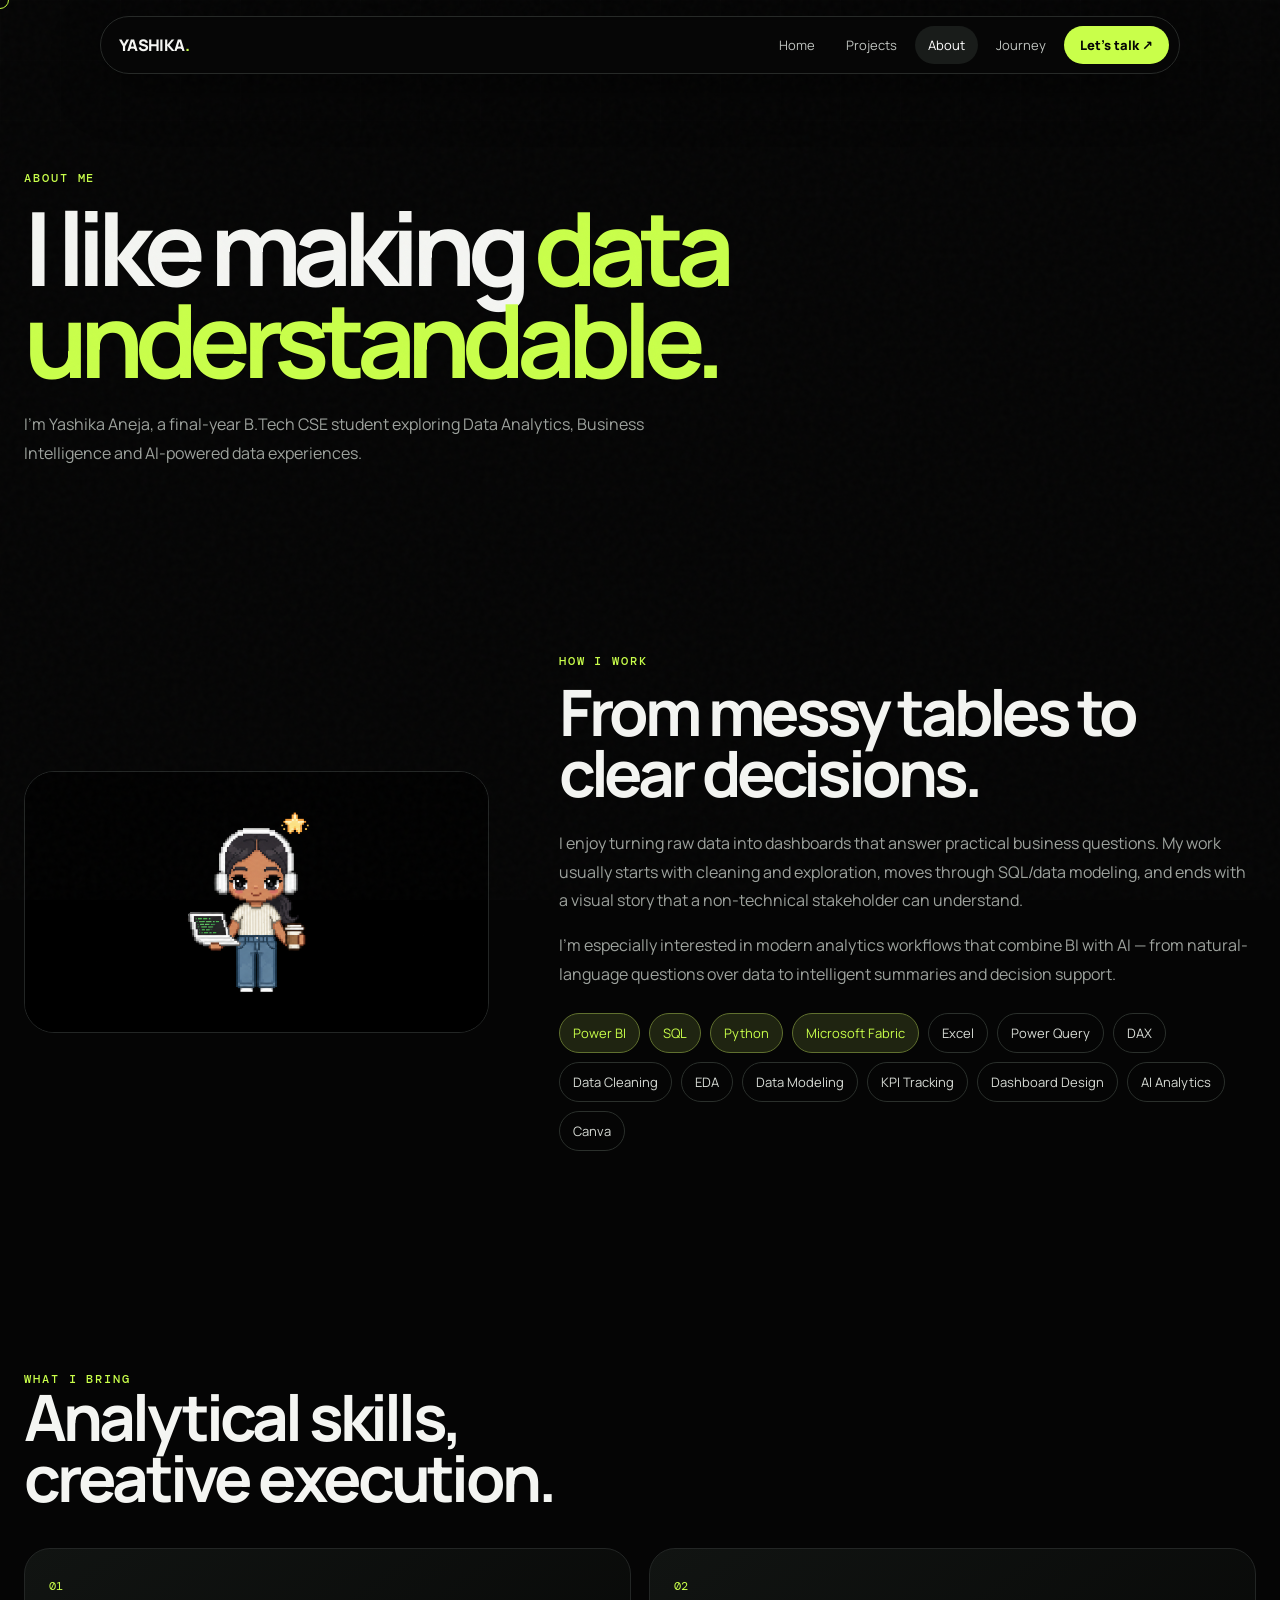
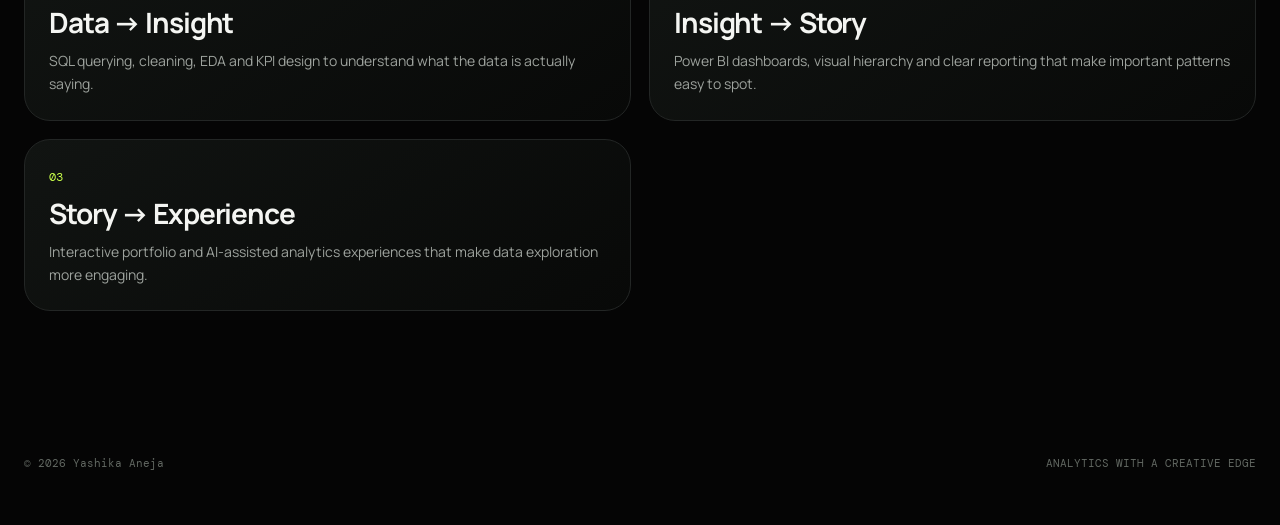
==== about.html @ e6362f11 "Add files via upload" ====
<!doctype html><html lang="en"><head><meta charset="utf-8"><meta name="viewport" content="width=device-width,initial-scale=1"><title>About — Yashika Aneja</title><link rel="stylesheet" href="style.css"></head><body><div class="grid-bg"></div><div class="noise"></div><div class="cursor"></div><nav><a class="brand" href="index.html">YASHIKA<span>.</span></a><div class="navlinks"><a href="index.html">Home</a><a href="projects.html">Projects</a><a href="about.html">About</a><a href="experience.html">Journey</a><a class="nav-cta" href="contact.html">Let's talk ↗</a></div><button class="menu">☰</button></nav><main><section class="page-hero"><div class="container"><div class="eyebrow reveal">About me</div><h1 class="reveal">I like making <span style="color:var(--lime)">data understandable.</span></h1><p class="reveal">I'm Yashika Aneja, a final-year B.Tech CSE student exploring Data Analytics, Business Intelligence and AI-powered data experiences.</p></div></section><section><div class="container about-grid"><div class="portrait reveal"><img src="assets/pixel-character.png" alt="Yashika pixel-art character"></div><div class="about-copy reveal"><div class="eyebrow">How I work</div><h2>From messy tables to clear decisions.</h2><p>I enjoy turning raw data into dashboards that answer practical business questions. My work usually starts with cleaning and exploration, moves through SQL/data modeling, and ends with a visual story that a non-technical stakeholder can understand.</p><p>I'm especially interested in modern analytics workflows that combine BI with AI — from natural-language questions over data to intelligent summaries and decision support.</p><div class="skill-cloud"><span class="skill hot">Power BI</span><span class="skill hot">SQL</span><span class="skill hot">Python</span><span class="skill hot">Microsoft Fabric</span><span class="skill">Excel</span><span class="skill">Power Query</span><span class="skill">DAX</span><span class="skill">Data Cleaning</span><span class="skill">EDA</span><span class="skill">Data Modeling</span><span class="skill">KPI Tracking</span><span class="skill">Dashboard Design</span><span class="skill">AI Analytics</span><span class="skill">Canva</span></div></div></div></section><section><div class="container"><div class="section-head reveal"><div><div class="eyebrow">What I bring</div><h2>Analytical skills,<br>creative execution.</h2></div></div><div class="cards"><div class="project reveal" style="min-height:auto"><div class="project-body"><span class="project-num">01</span><h3>Data → Insight</h3><p>SQL querying, cleaning, EDA and KPI design to understand what the data is actually saying.</p></div></div><div class="project reveal" style="min-height:auto"><div class="project-body"><span class="project-num">02</span><h3>Insight → Story</h3><p>Power BI dashboards, visual hierarchy and clear reporting that make important patterns easy to spot.</p></div></div><div class="project reveal" style="min-height:auto"><div class="project-body"><span class="project-num">03</span><h3>Story → Experience</h3><p>Interactive portfolio and AI-assisted analytics experiences that make data exploration more engaging.</p></div></div></div></div></section></main><footer class="container"><span>© <span id="year"></span> Yashika Aneja</span><span>ANALYTICS WITH A CREATIVE EDGE</span></footer><script src="main.js"></script></body></html>
---- style.css ----
@import url('https://fonts.googleapis.com/css2?family=DM+Mono:wght@400;500&family=Manrope:wght@400;500;600;700;800&display=swap');
:root{--bg:#050505;--panel:#0c0d0d;--panel2:#111313;--text:#f4f5f2;--muted:#9da29d;--line:#232625;--lime:#c9ff4a;--cyan:#72f6ff;--green:#7dff9d;--orange:#ffb86b;--max:1240px;--radius:26px;}
*{box-sizing:border-box;margin:0;padding:0}html{scroll-behavior:smooth}body{background:var(--bg);color:var(--text);font-family:Manrope,system-ui,sans-serif;overflow-x:hidden}a{text-decoration:none;color:inherit}button{font:inherit}.container{width:min(var(--max),calc(100% - 48px));margin:auto}.mono{font-family:'DM Mono',monospace}.eyebrow{color:var(--lime);font:500 12px 'DM Mono',monospace;text-transform:uppercase;letter-spacing:.16em}.grid-bg{position:fixed;inset:0;pointer-events:none;opacity:.28;background-image:linear-gradient(rgba(255,255,255,.035) 1px,transparent 1px),linear-gradient(90deg,rgba(255,255,255,.035) 1px,transparent 1px);background-size:60px 60px;mask-image:linear-gradient(to bottom,black,transparent 85%);z-index:-3}.noise{position:fixed;inset:0;pointer-events:none;opacity:.035;z-index:20;background-image:url("data:image/svg+xml,%3Csvg viewBox='0 0 180 180' xmlns='http://www.w3.org/2000/svg'%3E%3Cfilter id='n'%3E%3CfeTurbulence type='fractalNoise' baseFrequency='.8' numOctaves='4' stitchTiles='stitch'/%3E%3C/filter%3E%3Crect width='100%25' height='100%25' filter='url(%23n)' opacity='.7'/%3E%3C/svg%3E")}.blob{position:fixed;width:520px;height:520px;border-radius:50%;filter:blur(110px);opacity:.12;pointer-events:none;z-index:-2}.blob.one{background:var(--lime);top:5%;right:-250px}.blob.two{background:var(--cyan);bottom:10%;left:-300px}
nav{position:fixed;top:16px;left:50%;transform:translateX(-50%);width:min(1080px,calc(100% - 28px));z-index:50;background:rgba(7,8,8,.72);backdrop-filter:blur(18px);border:1px solid #272a28;border-radius:999px;padding:9px 10px 9px 18px;display:flex;align-items:center;justify-content:space-between;box-shadow:0 18px 50px rgba(0,0,0,.35)}.brand{font-weight:800;letter-spacing:-.04em}.brand span{color:var(--lime)}.navlinks{display:flex;gap:5px}.navlinks a{font-size:13px;color:#bfc3bf;padding:10px 13px;border-radius:999px;transition:.25s}.navlinks a:hover,.navlinks a.active{background:#191c1a;color:#fff}.nav-cta{background:var(--lime)!important;color:#050505!important;font-weight:800!important;padding:10px 16px!important}.menu{display:none;background:none;border:0;color:#fff;font-size:22px}
.hero{min-height:100vh;display:grid;place-items:center;padding:150px 0 90px;position:relative}.hero-grid{display:grid;grid-template-columns:1.15fr .85fr;gap:50px;align-items:center}.hero h1{font-size:clamp(58px,8vw,116px);line-height:.88;letter-spacing:-.075em;margin:18px 0 28px;max-width:900px}.hero h1 .accent{color:var(--lime)}.hero p{color:var(--muted);font-size:17px;line-height:1.8;max-width:650px}.actions{display:flex;gap:12px;margin-top:30px;flex-wrap:wrap}.btn{display:inline-flex;align-items:center;gap:9px;padding:13px 18px;border:1px solid #303432;border-radius:999px;transition:.25s}.btn.primary{background:var(--lime);color:#050505;border-color:var(--lime);font-weight:800}.btn:hover{transform:translateY(-3px);border-color:#59605b}.hero-visual{position:relative;min-height:570px;display:grid;place-items:center}.hero-video{width:min(470px,100%);border-radius:34px;border:1px solid #2b2f2d;box-shadow:0 40px 100px rgba(0,0,0,.55);background:#000}.float-card{position:absolute;background:rgba(13,15,14,.86);backdrop-filter:blur(14px);border:1px solid #2c302e;border-radius:18px;padding:14px 16px;box-shadow:0 18px 60px #0008}.float-card small{color:var(--muted);display:block;font:11px 'DM Mono';margin-bottom:4px}.float-card strong{font-size:15px}.fc1{top:12%;right:0}.fc2{bottom:14%;left:0}.scroll{position:absolute;bottom:28px;left:0;color:#6f756f;font:11px 'DM Mono';letter-spacing:.12em}
section{padding:110px 0}.section-head{display:flex;align-items:end;justify-content:space-between;gap:30px;margin-bottom:40px}.section-head h2{font-size:clamp(38px,5vw,68px);letter-spacing:-.06em;line-height:.95}.section-head p{max-width:440px;color:var(--muted);line-height:1.7}.cards{display:grid;grid-template-columns:repeat(2,1fr);gap:18px}.project{min-height:420px;border:1px solid var(--line);border-radius:var(--radius);overflow:hidden;background:linear-gradient(145deg,#111412,#080908);position:relative;transition:.4s}.project:hover{transform:translateY(-8px);border-color:#424841}.project .visual{height:245px;display:grid;place-items:center;background:radial-gradient(circle at 50% 40%,#203020,#0a0c0a 58%,#060606);overflow:hidden}.project .visual img{width:100%;height:100%;object-fit:cover;opacity:.82;transition:.5s}.project:hover .visual img{transform:scale(1.04)}.project-body{padding:24px}.project-num{color:var(--lime);font:12px 'DM Mono'}.project h3{font-size:28px;letter-spacing:-.04em;margin:8px 0}.project p{color:var(--muted);line-height:1.65;font-size:14px}.tags{display:flex;gap:7px;flex-wrap:wrap;margin-top:18px}.tag{border:1px solid #2b302c;border-radius:999px;padding:6px 9px;color:#b8beb8;font:11px 'DM Mono'}.view{position:absolute;right:20px;top:205px;background:var(--lime);color:#060706;border-radius:50%;width:46px;height:46px;display:grid;place-items:center;font-weight:800;transform:translateY(20px);opacity:0;transition:.3s}.project:hover .view{opacity:1;transform:translateY(0)}
.stats{display:grid;grid-template-columns:repeat(4,1fr);border-top:1px solid var(--line);border-bottom:1px solid var(--line)}.stat{padding:30px 20px;border-right:1px solid var(--line)}.stat:last-child{border:0}.stat strong{display:block;font-size:38px;letter-spacing:-.05em}.stat span{color:var(--muted);font:12px 'DM Mono';text-transform:uppercase;letter-spacing:.08em}
.about-grid{display:grid;grid-template-columns:.8fr 1.2fr;gap:70px;align-items:center}.portrait{border-radius:30px;border:1px solid var(--line);overflow:hidden;background:#000;position:relative}.portrait img{width:100%;display:block}.about-copy h2{font-size:clamp(42px,5vw,72px);line-height:.96;letter-spacing:-.065em;margin:12px 0 25px}.about-copy p{color:var(--muted);line-height:1.8;margin-bottom:16px}.skill-cloud{display:flex;flex-wrap:wrap;gap:9px;margin-top:24px}.skill{padding:10px 13px;border:1px solid #2b302c;border-radius:999px;color:#d7dbd5;font-size:13px}.skill.hot{background:#d8ff6520;border-color:#60702f;color:var(--lime)}
.timeline{border-left:1px solid #2b2f2c;margin-left:10px}.item{position:relative;padding:0 0 44px 34px}.item:before{content:'';position:absolute;left:-5px;top:7px;width:9px;height:9px;border-radius:50%;background:var(--lime);box-shadow:0 0 20px #c9ff4a88}.item .date{font:11px 'DM Mono';color:var(--lime);margin-bottom:8px}.item h3{font-size:22px}.item h4{font-size:14px;color:#aeb4ae;margin:5px 0 12px}.item p{color:var(--muted);line-height:1.7;font-size:14px;max-width:750px}
.contact{border:1px solid var(--line);border-radius:34px;padding:55px;background:radial-gradient(circle at 85% 20%,#24321b,#0b0d0b 35%,#080908 75%);position:relative;overflow:hidden}.contact h2{font-size:clamp(46px,6vw,84px);letter-spacing:-.07em;max-width:850px;line-height:.93}.contact p{color:var(--muted);margin:22px 0;max-width:600px;line-height:1.7}.contact-grid{display:grid;grid-template-columns:1fr auto;align-items:end;gap:30px}.socials{display:flex;gap:10px;flex-wrap:wrap}.socials a{border:1px solid #303530;border-radius:999px;padding:10px 14px;font:12px 'DM Mono';transition:.25s}.socials a:hover{background:#fff;color:#000}
footer{padding:35px 0 55px;color:#626862;font:11px 'DM Mono';display:flex;justify-content:space-between}.page-hero{padding:170px 0 75px}.page-hero h1{font-size:clamp(55px,8vw,110px);letter-spacing:-.08em;line-height:.9;max-width:900px;margin-top:15px}.page-hero p{color:var(--muted);max-width:650px;line-height:1.8;margin-top:25px}.filter{display:flex;gap:8px;flex-wrap:wrap;margin-bottom:28px}.filter button{background:none;color:#9da29d;border:1px solid #292d2a;border-radius:999px;padding:9px 13px;cursor:pointer}.filter button.active,.filter button:hover{background:var(--lime);color:#050505;border-color:var(--lime)}.project-detail{display:grid;grid-template-columns:1fr 1fr;gap:45px;padding:25px 0 90px}.detail-visual{border:1px solid var(--line);border-radius:28px;overflow:hidden;background:#000}.detail-visual img{width:100%;display:block}.detail-copy h2{font-size:42px;letter-spacing:-.05em;margin-bottom:15px}.detail-copy p{color:var(--muted);line-height:1.8;margin-bottom:18px}.detail-copy ul{padding-left:20px;color:#bfc5be;line-height:2}.contact-form{display:grid;gap:15px;margin-top:30px;max-width:760px}.contact-form input,.contact-form textarea{background:#0c0e0d;border:1px solid #2b302c;color:#fff;border-radius:14px;padding:15px 16px;outline:0}.contact-form input:focus,.contact-form textarea:focus{border-color:#71803d}.contact-form textarea{min-height:150px;resize:vertical}.reveal{opacity:0;transform:translateY(30px);transition:opacity .8s ease,transform .8s ease}.reveal.visible{opacity:1;transform:none}.marquee{overflow:hidden;border-block:1px solid var(--line);padding:18px 0;margin-top:30px;white-space:nowrap}.track{display:inline-block;animation:marquee 25s linear infinite;color:#555b55;font:13px 'DM Mono';text-transform:uppercase;letter-spacing:.12em}.track span{color:var(--lime);margin:0 28px}@keyframes marquee{to{transform:translateX(-50%)}}@keyframes float{50%{transform:translateY(-10px)}}.floaty{animation:float 4s ease-in-out infinite}.cursor{position:fixed;width:18px;height:18px;border:1px solid var(--lime);border-radius:50%;pointer-events:none;z-index:100;transform:translate(-50%,-50%);mix-blend-mode:difference;transition:width .2s,height .2s}.cursor.big{width:48px;height:48px}
@media(max-width:850px){.hero-grid,.about-grid,.project-detail,.contact-grid{grid-template-columns:1fr}.hero{padding-top:135px}.hero-visual{min-height:480px}.cards{grid-template-columns:1fr}.stats{grid-template-columns:1fr 1fr}.stat:nth-child(2){border-right:0}.stat:nth-child(-n+2){border-bottom:1px solid var(--line)}.navlinks{display:none}.menu{display:block}.navlinks.open{position:absolute;top:62px;left:0;right:0;background:#0a0b0b;border:1px solid var(--line);border-radius:22px;padding:10px;display:flex;flex-direction:column}.navlinks a{width:100%}.fc1{right:-5px}.fc2{left:-5px}.contact{padding:34px 25px}}@media(max-width:520px){.container{width:min(var(--max),calc(100% - 28px))}.hero h1{font-size:58px}.stats{grid-template-columns:1fr}.stat{border-right:0!important;border-bottom:1px solid var(--line)!important}.stat:last-child{border-bottom:0!important}.section-head{display:block}.section-head p{margin-top:18px}.hero-video{width:94%}.hero-visual{min-height:400px}.float-card{font-size:12px}.fc1{top:7%;right:0}.fc2{bottom:8%;left:0}}
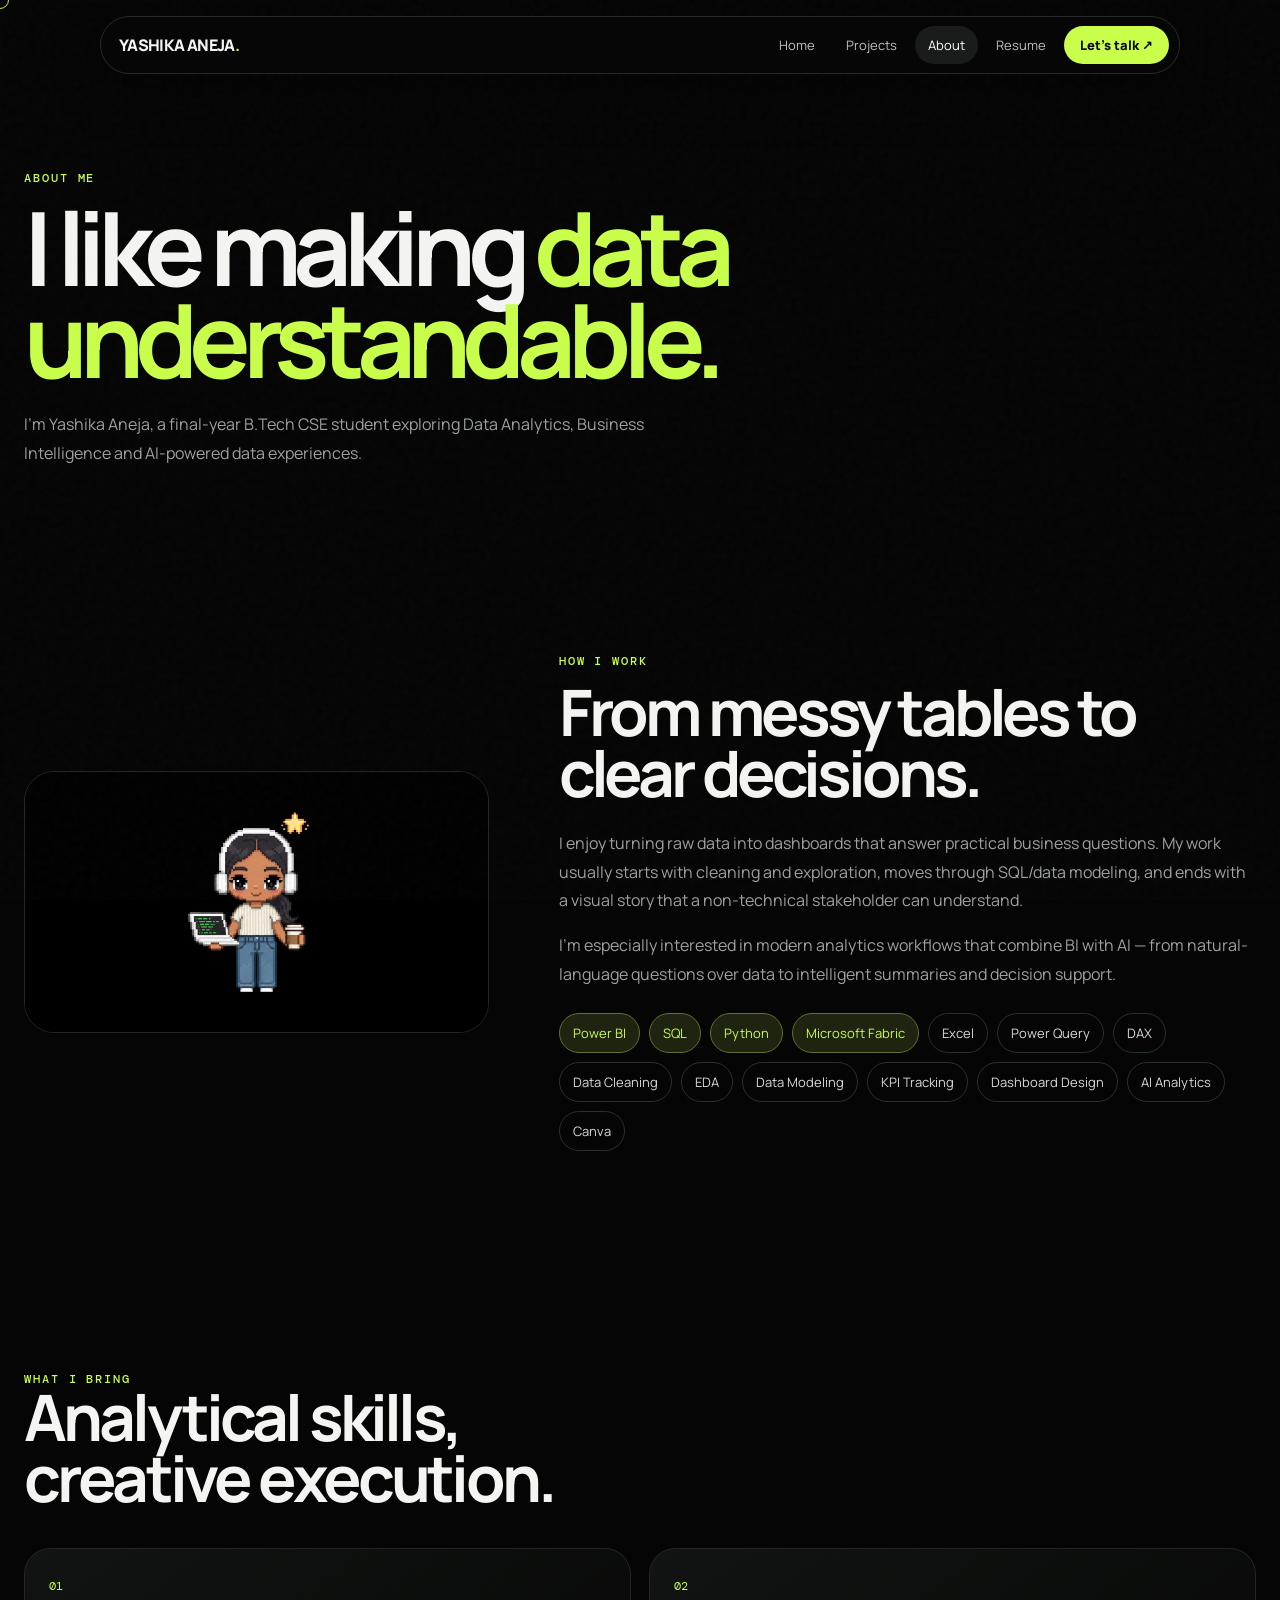
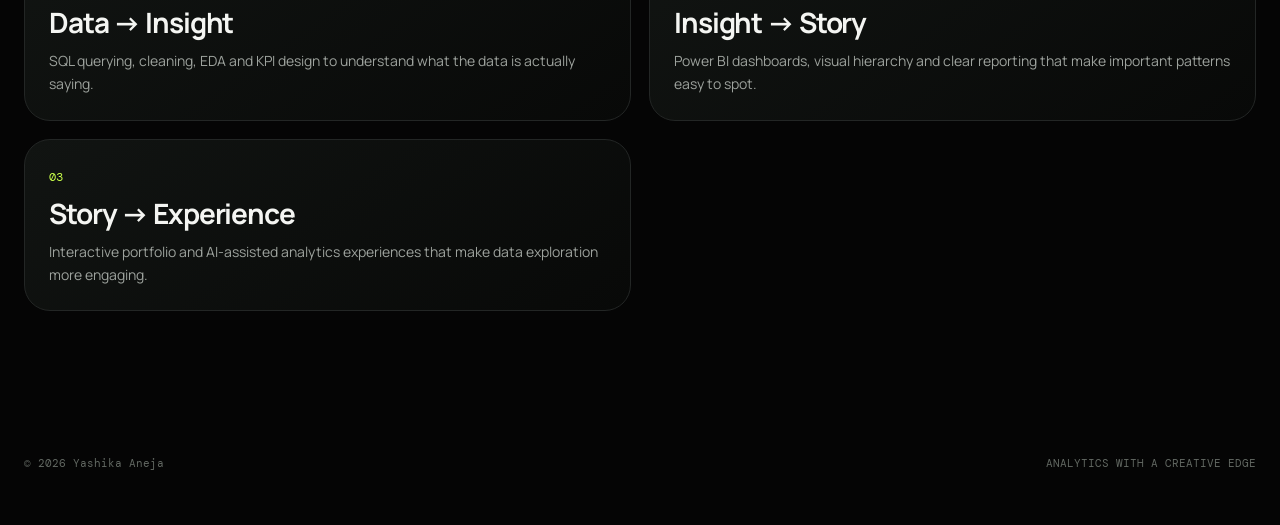
==== commit 0530f60d: "Add files via upload" ====
--- a/about.html
+++ b/about.html
@@ -1 +1,90 @@
-<!doctype html><html lang="en"><head><meta charset="utf-8"><meta name="viewport" content="width=device-width,initial-scale=1"><title>About — Yashika Aneja</title><link rel="stylesheet" href="style.css"></head><body><div class="grid-bg"></div><div class="noise"></div><div class="cursor"></div><nav><a class="brand" href="index.html">YASHIKA<span>.</span></a><div class="navlinks"><a href="index.html">Home</a><a href="projects.html">Projects</a><a href="about.html">About</a><a href="experience.html">Journey</a><a class="nav-cta" href="contact.html">Let's talk ↗</a></div><button class="menu">☰</button></nav><main><section class="page-hero"><div class="container"><div class="eyebrow reveal">About me</div><h1 class="reveal">I like making <span style="color:var(--lime)">data understandable.</span></h1><p class="reveal">I'm Yashika Aneja, a final-year B.Tech CSE student exploring Data Analytics, Business Intelligence and AI-powered data experiences.</p></div></section><section><div class="container about-grid"><div class="portrait reveal"><img src="assets/pixel-character.png" alt="Yashika pixel-art character"></div><div class="about-copy reveal"><div class="eyebrow">How I work</div><h2>From messy tables to clear decisions.</h2><p>I enjoy turning raw data into dashboards that answer practical business questions. My work usually starts with cleaning and exploration, moves through SQL/data modeling, and ends with a visual story that a non-technical stakeholder can understand.</p><p>I'm especially interested in modern analytics workflows that combine BI with AI — from natural-language questions over data to intelligent summaries and decision support.</p><div class="skill-cloud"><span class="skill hot">Power BI</span><span class="skill hot">SQL</span><span class="skill hot">Python</span><span class="skill hot">Microsoft Fabric</span><span class="skill">Excel</span><span class="skill">Power Query</span><span class="skill">DAX</span><span class="skill">Data Cleaning</span><span class="skill">EDA</span><span class="skill">Data Modeling</span><span class="skill">KPI Tracking</span><span class="skill">Dashboard Design</span><span class="skill">AI Analytics</span><span class="skill">Canva</span></div></div></div></section><section><div class="container"><div class="section-head reveal"><div><div class="eyebrow">What I bring</div><h2>Analytical skills,<br>creative execution.</h2></div></div><div class="cards"><div class="project reveal" style="min-height:auto"><div class="project-body"><span class="project-num">01</span><h3>Data → Insight</h3><p>SQL querying, cleaning, EDA and KPI design to understand what the data is actually saying.</p></div></div><div class="project reveal" style="min-height:auto"><div class="project-body"><span class="project-num">02</span><h3>Insight → Story</h3><p>Power BI dashboards, visual hierarchy and clear reporting that make important patterns easy to spot.</p></div></div><div class="project reveal" style="min-height:auto"><div class="project-body"><span class="project-num">03</span><h3>Story → Experience</h3><p>Interactive portfolio and AI-assisted analytics experiences that make data exploration more engaging.</p></div></div></div></div></section></main><footer class="container"><span>© <span id="year"></span> Yashika Aneja</span><span>ANALYTICS WITH A CREATIVE EDGE</span></footer><script src="main.js"></script></body></html>
+<!doctype html>
+<html lang="en">
+
+<head>
+    <meta charset="utf-8">
+    <meta name="viewport" content="width=device-width,initial-scale=1">
+    <title>About — Yashika Aneja</title>
+    <link rel="stylesheet" href="style.css">
+</head>
+
+<body>
+    <div class="grid-bg"></div>
+    <div class="noise"></div>
+    <div class="cursor"></div>
+    <nav><a class="brand" href="index.html">YASHIKA ANEJA<span>.</span></a>
+        <div class="navlinks"><a href="index.html">Home</a><a href="projects.html">Projects</a><a
+                href="about.html">About</a><a href="experience.html">Resume</a><a class="nav-cta"
+                href="contact.html">Let's talk ↗</a></div><button class="menu">☰</button>
+    </nav>
+    <main>
+        <section class="page-hero">
+            <div class="container">
+                <div class="eyebrow reveal">About me</div>
+                <h1 class="reveal">I like making <span style="color:var(--lime)">data understandable.</span></h1>
+                <p class="reveal">I'm Yashika Aneja, a final-year B.Tech CSE student exploring Data Analytics, Business
+                    Intelligence and AI-powered data experiences.</p>
+            </div>
+        </section>
+        <section>
+            <div class="container about-grid">
+                <div class="portrait reveal"><img src="photos/pixel-character copy.png" alt="Yashika pixel-art character">
+                </div>
+                <div class="about-copy reveal">
+                    <div class="eyebrow">How I work</div>
+                    <h2>From messy tables to clear decisions.</h2>
+                    <p>I enjoy turning raw data into dashboards that answer practical business questions. My work
+                        usually starts with cleaning and exploration, moves through SQL/data modeling, and ends with a
+                        visual story that a non-technical stakeholder can understand.</p>
+                    <p>I'm especially interested in modern analytics workflows that combine BI with AI — from
+                        natural-language questions over data to intelligent summaries and decision support.</p>
+                    <div class="skill-cloud"><span class="skill hot">Power BI</span><span
+                            class="skill hot">SQL</span><span class="skill hot">Python</span><span
+                            class="skill hot">Microsoft Fabric</span><span class="skill">Excel</span><span
+                            class="skill">Power Query</span><span class="skill">DAX</span><span class="skill">Data
+                            Cleaning</span><span class="skill">EDA</span><span class="skill">Data Modeling</span><span
+                            class="skill">KPI Tracking</span><span class="skill">Dashboard Design</span><span
+                            class="skill">AI Analytics</span><span class="skill">Canva</span></div>
+                </div>
+            </div>
+        </section>
+        <section>
+            <div class="container">
+                <div class="section-head reveal">
+                    <div>
+                        <div class="eyebrow">What I bring</div>
+                        <h2>Analytical skills,<br>creative execution.</h2>
+                    </div>
+                </div>
+                <div class="cards">
+                    <div class="project reveal" style="min-height:auto">
+                        <div class="project-body"><span class="project-num">01</span>
+                            <h3>Data → Insight</h3>
+                            <p>SQL querying, cleaning, EDA and KPI design to understand what the data is actually
+                                saying.</p>
+                        </div>
+                    </div>
+                    <div class="project reveal" style="min-height:auto">
+                        <div class="project-body"><span class="project-num">02</span>
+                            <h3>Insight → Story</h3>
+                            <p>Power BI dashboards, visual hierarchy and clear reporting that make important patterns
+                                easy to spot.</p>
+                        </div>
+                    </div>
+                    <div class="project reveal" style="min-height:auto">
+                        <div class="project-body"><span class="project-num">03</span>
+                            <h3>Story → Experience</h3>
+                            <p>Interactive portfolio and AI-assisted analytics experiences that make data exploration
+                                more engaging.</p>
+                        </div>
+                    </div>
+                </div>
+            </div>
+        </section>
+    </main>
+    <footer class="container"><span>© <span id="year"></span> Yashika Aneja</span><span>ANALYTICS WITH A CREATIVE
+            EDGE</span></footer>
+    <script src="main.js"></script>
+</body>
+
+</html>
--- a/style.css
+++ b/style.css
@@ -1,12 +1,885 @@
 @import url('https://fonts.googleapis.com/css2?family=DM+Mono:wght@400;500&family=Manrope:wght@400;500;600;700;800&display=swap');
-:root{--bg:#050505;--panel:#0c0d0d;--panel2:#111313;--text:#f4f5f2;--muted:#9da29d;--line:#232625;--lime:#c9ff4a;--cyan:#72f6ff;--green:#7dff9d;--orange:#ffb86b;--max:1240px;--radius:26px;}
-*{box-sizing:border-box;margin:0;padding:0}html{scroll-behavior:smooth}body{background:var(--bg);color:var(--text);font-family:Manrope,system-ui,sans-serif;overflow-x:hidden}a{text-decoration:none;color:inherit}button{font:inherit}.container{width:min(var(--max),calc(100% - 48px));margin:auto}.mono{font-family:'DM Mono',monospace}.eyebrow{color:var(--lime);font:500 12px 'DM Mono',monospace;text-transform:uppercase;letter-spacing:.16em}.grid-bg{position:fixed;inset:0;pointer-events:none;opacity:.28;background-image:linear-gradient(rgba(255,255,255,.035) 1px,transparent 1px),linear-gradient(90deg,rgba(255,255,255,.035) 1px,transparent 1px);background-size:60px 60px;mask-image:linear-gradient(to bottom,black,transparent 85%);z-index:-3}.noise{position:fixed;inset:0;pointer-events:none;opacity:.035;z-index:20;background-image:url("data:image/svg+xml,%3Csvg viewBox='0 0 180 180' xmlns='http://www.w3.org/2000/svg'%3E%3Cfilter id='n'%3E%3CfeTurbulence type='fractalNoise' baseFrequency='.8' numOctaves='4' stitchTiles='stitch'/%3E%3C/filter%3E%3Crect width='100%25' height='100%25' filter='url(%23n)' opacity='.7'/%3E%3C/svg%3E")}.blob{position:fixed;width:520px;height:520px;border-radius:50%;filter:blur(110px);opacity:.12;pointer-events:none;z-index:-2}.blob.one{background:var(--lime);top:5%;right:-250px}.blob.two{background:var(--cyan);bottom:10%;left:-300px}
-nav{position:fixed;top:16px;left:50%;transform:translateX(-50%);width:min(1080px,calc(100% - 28px));z-index:50;background:rgba(7,8,8,.72);backdrop-filter:blur(18px);border:1px solid #272a28;border-radius:999px;padding:9px 10px 9px 18px;display:flex;align-items:center;justify-content:space-between;box-shadow:0 18px 50px rgba(0,0,0,.35)}.brand{font-weight:800;letter-spacing:-.04em}.brand span{color:var(--lime)}.navlinks{display:flex;gap:5px}.navlinks a{font-size:13px;color:#bfc3bf;padding:10px 13px;border-radius:999px;transition:.25s}.navlinks a:hover,.navlinks a.active{background:#191c1a;color:#fff}.nav-cta{background:var(--lime)!important;color:#050505!important;font-weight:800!important;padding:10px 16px!important}.menu{display:none;background:none;border:0;color:#fff;font-size:22px}
-.hero{min-height:100vh;display:grid;place-items:center;padding:150px 0 90px;position:relative}.hero-grid{display:grid;grid-template-columns:1.15fr .85fr;gap:50px;align-items:center}.hero h1{font-size:clamp(58px,8vw,116px);line-height:.88;letter-spacing:-.075em;margin:18px 0 28px;max-width:900px}.hero h1 .accent{color:var(--lime)}.hero p{color:var(--muted);font-size:17px;line-height:1.8;max-width:650px}.actions{display:flex;gap:12px;margin-top:30px;flex-wrap:wrap}.btn{display:inline-flex;align-items:center;gap:9px;padding:13px 18px;border:1px solid #303432;border-radius:999px;transition:.25s}.btn.primary{background:var(--lime);color:#050505;border-color:var(--lime);font-weight:800}.btn:hover{transform:translateY(-3px);border-color:#59605b}.hero-visual{position:relative;min-height:570px;display:grid;place-items:center}.hero-video{width:min(470px,100%);border-radius:34px;border:1px solid #2b2f2d;box-shadow:0 40px 100px rgba(0,0,0,.55);background:#000}.float-card{position:absolute;background:rgba(13,15,14,.86);backdrop-filter:blur(14px);border:1px solid #2c302e;border-radius:18px;padding:14px 16px;box-shadow:0 18px 60px #0008}.float-card small{color:var(--muted);display:block;font:11px 'DM Mono';margin-bottom:4px}.float-card strong{font-size:15px}.fc1{top:12%;right:0}.fc2{bottom:14%;left:0}.scroll{position:absolute;bottom:28px;left:0;color:#6f756f;font:11px 'DM Mono';letter-spacing:.12em}
-section{padding:110px 0}.section-head{display:flex;align-items:end;justify-content:space-between;gap:30px;margin-bottom:40px}.section-head h2{font-size:clamp(38px,5vw,68px);letter-spacing:-.06em;line-height:.95}.section-head p{max-width:440px;color:var(--muted);line-height:1.7}.cards{display:grid;grid-template-columns:repeat(2,1fr);gap:18px}.project{min-height:420px;border:1px solid var(--line);border-radius:var(--radius);overflow:hidden;background:linear-gradient(145deg,#111412,#080908);position:relative;transition:.4s}.project:hover{transform:translateY(-8px);border-color:#424841}.project .visual{height:245px;display:grid;place-items:center;background:radial-gradient(circle at 50% 40%,#203020,#0a0c0a 58%,#060606);overflow:hidden}.project .visual img{width:100%;height:100%;object-fit:cover;opacity:.82;transition:.5s}.project:hover .visual img{transform:scale(1.04)}.project-body{padding:24px}.project-num{color:var(--lime);font:12px 'DM Mono'}.project h3{font-size:28px;letter-spacing:-.04em;margin:8px 0}.project p{color:var(--muted);line-height:1.65;font-size:14px}.tags{display:flex;gap:7px;flex-wrap:wrap;margin-top:18px}.tag{border:1px solid #2b302c;border-radius:999px;padding:6px 9px;color:#b8beb8;font:11px 'DM Mono'}.view{position:absolute;right:20px;top:205px;background:var(--lime);color:#060706;border-radius:50%;width:46px;height:46px;display:grid;place-items:center;font-weight:800;transform:translateY(20px);opacity:0;transition:.3s}.project:hover .view{opacity:1;transform:translateY(0)}
-.stats{display:grid;grid-template-columns:repeat(4,1fr);border-top:1px solid var(--line);border-bottom:1px solid var(--line)}.stat{padding:30px 20px;border-right:1px solid var(--line)}.stat:last-child{border:0}.stat strong{display:block;font-size:38px;letter-spacing:-.05em}.stat span{color:var(--muted);font:12px 'DM Mono';text-transform:uppercase;letter-spacing:.08em}
-.about-grid{display:grid;grid-template-columns:.8fr 1.2fr;gap:70px;align-items:center}.portrait{border-radius:30px;border:1px solid var(--line);overflow:hidden;background:#000;position:relative}.portrait img{width:100%;display:block}.about-copy h2{font-size:clamp(42px,5vw,72px);line-height:.96;letter-spacing:-.065em;margin:12px 0 25px}.about-copy p{color:var(--muted);line-height:1.8;margin-bottom:16px}.skill-cloud{display:flex;flex-wrap:wrap;gap:9px;margin-top:24px}.skill{padding:10px 13px;border:1px solid #2b302c;border-radius:999px;color:#d7dbd5;font-size:13px}.skill.hot{background:#d8ff6520;border-color:#60702f;color:var(--lime)}
-.timeline{border-left:1px solid #2b2f2c;margin-left:10px}.item{position:relative;padding:0 0 44px 34px}.item:before{content:'';position:absolute;left:-5px;top:7px;width:9px;height:9px;border-radius:50%;background:var(--lime);box-shadow:0 0 20px #c9ff4a88}.item .date{font:11px 'DM Mono';color:var(--lime);margin-bottom:8px}.item h3{font-size:22px}.item h4{font-size:14px;color:#aeb4ae;margin:5px 0 12px}.item p{color:var(--muted);line-height:1.7;font-size:14px;max-width:750px}
-.contact{border:1px solid var(--line);border-radius:34px;padding:55px;background:radial-gradient(circle at 85% 20%,#24321b,#0b0d0b 35%,#080908 75%);position:relative;overflow:hidden}.contact h2{font-size:clamp(46px,6vw,84px);letter-spacing:-.07em;max-width:850px;line-height:.93}.contact p{color:var(--muted);margin:22px 0;max-width:600px;line-height:1.7}.contact-grid{display:grid;grid-template-columns:1fr auto;align-items:end;gap:30px}.socials{display:flex;gap:10px;flex-wrap:wrap}.socials a{border:1px solid #303530;border-radius:999px;padding:10px 14px;font:12px 'DM Mono';transition:.25s}.socials a:hover{background:#fff;color:#000}
-footer{padding:35px 0 55px;color:#626862;font:11px 'DM Mono';display:flex;justify-content:space-between}.page-hero{padding:170px 0 75px}.page-hero h1{font-size:clamp(55px,8vw,110px);letter-spacing:-.08em;line-height:.9;max-width:900px;margin-top:15px}.page-hero p{color:var(--muted);max-width:650px;line-height:1.8;margin-top:25px}.filter{display:flex;gap:8px;flex-wrap:wrap;margin-bottom:28px}.filter button{background:none;color:#9da29d;border:1px solid #292d2a;border-radius:999px;padding:9px 13px;cursor:pointer}.filter button.active,.filter button:hover{background:var(--lime);color:#050505;border-color:var(--lime)}.project-detail{display:grid;grid-template-columns:1fr 1fr;gap:45px;padding:25px 0 90px}.detail-visual{border:1px solid var(--line);border-radius:28px;overflow:hidden;background:#000}.detail-visual img{width:100%;display:block}.detail-copy h2{font-size:42px;letter-spacing:-.05em;margin-bottom:15px}.detail-copy p{color:var(--muted);line-height:1.8;margin-bottom:18px}.detail-copy ul{padding-left:20px;color:#bfc5be;line-height:2}.contact-form{display:grid;gap:15px;margin-top:30px;max-width:760px}.contact-form input,.contact-form textarea{background:#0c0e0d;border:1px solid #2b302c;color:#fff;border-radius:14px;padding:15px 16px;outline:0}.contact-form input:focus,.contact-form textarea:focus{border-color:#71803d}.contact-form textarea{min-height:150px;resize:vertical}.reveal{opacity:0;transform:translateY(30px);transition:opacity .8s ease,transform .8s ease}.reveal.visible{opacity:1;transform:none}.marquee{overflow:hidden;border-block:1px solid var(--line);padding:18px 0;margin-top:30px;white-space:nowrap}.track{display:inline-block;animation:marquee 25s linear infinite;color:#555b55;font:13px 'DM Mono';text-transform:uppercase;letter-spacing:.12em}.track span{color:var(--lime);margin:0 28px}@keyframes marquee{to{transform:translateX(-50%)}}@keyframes float{50%{transform:translateY(-10px)}}.floaty{animation:float 4s ease-in-out infinite}.cursor{position:fixed;width:18px;height:18px;border:1px solid var(--lime);border-radius:50%;pointer-events:none;z-index:100;transform:translate(-50%,-50%);mix-blend-mode:difference;transition:width .2s,height .2s}.cursor.big{width:48px;height:48px}
-@media(max-width:850px){.hero-grid,.about-grid,.project-detail,.contact-grid{grid-template-columns:1fr}.hero{padding-top:135px}.hero-visual{min-height:480px}.cards{grid-template-columns:1fr}.stats{grid-template-columns:1fr 1fr}.stat:nth-child(2){border-right:0}.stat:nth-child(-n+2){border-bottom:1px solid var(--line)}.navlinks{display:none}.menu{display:block}.navlinks.open{position:absolute;top:62px;left:0;right:0;background:#0a0b0b;border:1px solid var(--line);border-radius:22px;padding:10px;display:flex;flex-direction:column}.navlinks a{width:100%}.fc1{right:-5px}.fc2{left:-5px}.contact{padding:34px 25px}}@media(max-width:520px){.container{width:min(var(--max),calc(100% - 28px))}.hero h1{font-size:58px}.stats{grid-template-columns:1fr}.stat{border-right:0!important;border-bottom:1px solid var(--line)!important}.stat:last-child{border-bottom:0!important}.section-head{display:block}.section-head p{margin-top:18px}.hero-video{width:94%}.hero-visual{min-height:400px}.float-card{font-size:12px}.fc1{top:7%;right:0}.fc2{bottom:8%;left:0}}
+
+:root {
+    --bg: #050505;
+    --panel: #0c0d0d;
+    --panel2: #111313;
+    --text: #f4f5f2;
+    --muted: #9da29d;
+    --line: #232625;
+    --lime: #c9ff4a;
+    --cyan: #72f6ff;
+    --green: #7dff9d;
+    --orange: #ffb86b;
+    --max: 1240px;
+    --radius: 26px;
+}
+
+* {
+    box-sizing: border-box;
+    margin: 0;
+    padding: 0
+}
+
+html {
+    scroll-behavior: smooth
+}
+
+body {
+    background: var(--bg);
+    color: var(--text);
+    font-family: Manrope, system-ui, sans-serif;
+    overflow-x: hidden
+}
+
+a {
+    text-decoration: none;
+    color: inherit
+}
+
+button {
+    font: inherit
+}
+
+.container {
+    width: min(var(--max), calc(100% - 48px));
+    margin: auto
+}
+
+.mono {
+    font-family: 'DM Mono', monospace
+}
+
+.eyebrow {
+    color: var(--lime);
+    font: 500 12px 'DM Mono', monospace;
+    text-transform: uppercase;
+    letter-spacing: .16em
+}
+
+.grid-bg {
+    position: fixed;
+    inset: 0;
+    pointer-events: none;
+    opacity: .28;
+    background-image: linear-gradient(rgba(255, 255, 255, .035) 1px, transparent 1px), linear-gradient(90deg, rgba(255, 255, 255, .035) 1px, transparent 1px);
+    background-size: 60px 60px;
+    mask-image: linear-gradient(to bottom, black, transparent 85%);
+    z-index: -3
+}
+
+.noise {
+    position: fixed;
+    inset: 0;
+    pointer-events: none;
+    opacity: .035;
+    z-index: 20;
+    background-image: url("data:image/svg+xml,%3Csvg viewBox='0 0 180 180' xmlns='http://www.w3.org/2000/svg'%3E%3Cfilter id='n'%3E%3CfeTurbulence type='fractalNoise' baseFrequency='.8' numOctaves='4' stitchTiles='stitch'/%3E%3C/filter%3E%3Crect width='100%25' height='100%25' filter='url(%23n)' opacity='.7'/%3E%3C/svg%3E")
+}
+
+.blob {
+    position: fixed;
+    width: 520px;
+    height: 520px;
+    border-radius: 50%;
+    filter: blur(110px);
+    opacity: .12;
+    pointer-events: none;
+    z-index: -2
+}
+
+.blob.one {
+    background: var(--lime);
+    top: 5%;
+    right: -250px
+}
+
+.blob.two {
+    background: var(--cyan);
+    bottom: 10%;
+    left: -300px
+}
+
+nav {
+    position: fixed;
+    top: 16px;
+    left: 50%;
+    transform: translateX(-50%);
+    width: min(1080px, calc(100% - 28px));
+    z-index: 50;
+    background: rgba(7, 8, 8, .72);
+    backdrop-filter: blur(18px);
+    border: 1px solid #272a28;
+    border-radius: 999px;
+    padding: 9px 10px 9px 18px;
+    display: flex;
+    align-items: center;
+    justify-content: space-between;
+    box-shadow: 0 18px 50px rgba(0, 0, 0, .35)
+}
+
+.brand {
+    font-weight: 800;
+    letter-spacing: -.04em
+}
+
+.brand span {
+    color: var(--lime)
+}
+
+.navlinks {
+    display: flex;
+    gap: 5px
+}
+
+.navlinks a {
+    font-size: 13px;
+    color: #bfc3bf;
+    padding: 10px 13px;
+    border-radius: 999px;
+    transition: .25s
+}
+
+.navlinks a:hover,
+.navlinks a.active {
+    background: #191c1a;
+    color: #fff
+}
+
+.nav-cta {
+    background: var(--lime) !important;
+    color: #050505 !important;
+    font-weight: 800 !important;
+    padding: 10px 16px !important
+}
+
+.menu {
+    display: none;
+    background: none;
+    border: 0;
+    color: #fff;
+    font-size: 22px
+}
+
+.hero {
+    min-height: 100vh;
+    display: grid;
+    place-items: center;
+    padding: 150px 0 90px;
+    position: relative
+}
+
+.hero-grid {
+    display: grid;
+    grid-template-columns: 1.15fr .85fr;
+    gap: 50px;
+    align-items: center
+}
+
+.hero h1 {
+    font-size: clamp(58px, 8vw, 116px);
+    line-height: .88;
+    letter-spacing: -.075em;
+    margin: 18px 0 28px;
+    max-width: 900px
+}
+
+.hero h1 .accent {
+    color: var(--lime)
+}
+
+.hero p {
+    color: var(--muted);
+    font-size: 17px;
+    line-height: 1.8;
+    max-width: 650px
+}
+
+.actions {
+    display: flex;
+    gap: 12px;
+    margin-top: 30px;
+    flex-wrap: wrap
+}
+
+.btn {
+    display: inline-flex;
+    align-items: center;
+    gap: 9px;
+    padding: 13px 18px;
+    border: 1px solid #303432;
+    border-radius: 999px;
+    transition: .25s
+}
+
+.btn.primary {
+    background: var(--lime);
+    color: #050505;
+    border-color: var(--lime);
+    font-weight: 800
+}
+
+.btn:hover {
+    transform: translateY(-3px);
+    border-color: #59605b
+}
+
+.hero-visual {
+    position: relative;
+    min-height: 570px;
+    display: grid;
+    place-items: center
+}
+
+.hero-video {
+    width: min(470px, 100%);
+    border-radius: 34px;
+    border: 1px solid #2b2f2d;
+    box-shadow: 0 40px 100px rgba(0, 0, 0, .55);
+    background: #000
+}
+
+.float-card {
+    position: absolute;
+    background: rgba(13, 15, 14, .86);
+    backdrop-filter: blur(14px);
+    border: 1px solid #2c302e;
+    border-radius: 18px;
+    padding: 14px 16px;
+    box-shadow: 0 18px 60px #0008
+}
+
+.float-card small {
+    color: var(--muted);
+    display: block;
+    font: 11px 'DM Mono';
+    margin-bottom: 4px
+}
+
+.float-card strong {
+    font-size: 15px
+}
+
+.fc1 {
+    top: 12%;
+    right: 0
+}
+
+.fc2 {
+    bottom: 14%;
+    left: 0
+}
+
+.scroll {
+    position: absolute;
+    bottom: 28px;
+    left: 0;
+    color: #6f756f;
+    font: 11px 'DM Mono';
+    letter-spacing: .12em
+}
+
+section {
+    padding: 110px 0
+}
+
+.section-head {
+    display: flex;
+    align-items: end;
+    justify-content: space-between;
+    gap: 30px;
+    margin-bottom: 40px
+}
+
+.section-head h2 {
+    font-size: clamp(38px, 5vw, 68px);
+    letter-spacing: -.06em;
+    line-height: .95
+}
+
+.section-head p {
+    max-width: 440px;
+    color: var(--muted);
+    line-height: 1.7
+}
+
+.cards {
+    display: grid;
+    grid-template-columns: repeat(2, 1fr);
+    gap: 18px
+}
+
+.project {
+    min-height: 420px;
+    border: 1px solid var(--line);
+    border-radius: var(--radius);
+    overflow: hidden;
+    background: linear-gradient(145deg, #111412, #080908);
+    position: relative;
+    transition: .4s
+}
+
+.project:hover {
+    transform: translateY(-8px);
+    border-color: #424841
+}
+
+.project .visual {
+    height: 245px;
+    display: grid;
+    place-items: center;
+    background: radial-gradient(circle at 50% 40%, #203020, #0a0c0a 58%, #060606);
+    overflow: hidden
+}
+
+.project .visual img {
+    width: 100%;
+    height: 100%;
+    object-fit: cover;
+    opacity: .82;
+    transition: .5s
+}
+
+.project:hover .visual img {
+    transform: scale(1.04)
+}
+
+.project-body {
+    padding: 24px
+}
+
+.project-num {
+    color: var(--lime);
+    font: 12px 'DM Mono'
+}
+
+.project h3 {
+    font-size: 28px;
+    letter-spacing: -.04em;
+    margin: 8px 0
+}
+
+.project p {
+    color: var(--muted);
+    line-height: 1.65;
+    font-size: 14px
+}
+
+.tags {
+    display: flex;
+    gap: 7px;
+    flex-wrap: wrap;
+    margin-top: 18px
+}
+
+.tag {
+    border: 1px solid #2b302c;
+    border-radius: 999px;
+    padding: 6px 9px;
+    color: #b8beb8;
+    font: 11px 'DM Mono'
+}
+
+.view {
+    position: absolute;
+    right: 20px;
+    top: 205px;
+    background: var(--lime);
+    color: #060706;
+    border-radius: 50%;
+    width: 46px;
+    height: 46px;
+    display: grid;
+    place-items: center;
+    font-weight: 800;
+    transform: translateY(20px);
+    opacity: 0;
+    transition: .3s
+}
+
+.project:hover .view {
+    opacity: 1;
+    transform: translateY(0)
+}
+
+.stats {
+    display: grid;
+    grid-template-columns: repeat(4, 1fr);
+    border-top: 1px solid var(--line);
+    border-bottom: 1px solid var(--line)
+}
+
+.stat {
+    padding: 30px 20px;
+    border-right: 1px solid var(--line)
+}
+
+.stat:last-child {
+    border: 0
+}
+
+.stat strong {
+    display: block;
+    font-size: 38px;
+    letter-spacing: -.05em
+}
+
+.stat span {
+    color: var(--muted);
+    font: 12px 'DM Mono';
+    text-transform: uppercase;
+    letter-spacing: .08em
+}
+
+.about-grid {
+    display: grid;
+    grid-template-columns: .8fr 1.2fr;
+    gap: 70px;
+    align-items: center
+}
+
+.portrait {
+    border-radius: 30px;
+    border: 1px solid var(--line);
+    overflow: hidden;
+    background: #000;
+    position: relative
+}
+
+.portrait img {
+    width: 100%;
+    display: block
+}
+
+.about-copy h2 {
+    font-size: clamp(42px, 5vw, 72px);
+    line-height: .96;
+    letter-spacing: -.065em;
+    margin: 12px 0 25px
+}
+
+.about-copy p {
+    color: var(--muted);
+    line-height: 1.8;
+    margin-bottom: 16px
+}
+
+.skill-cloud {
+    display: flex;
+    flex-wrap: wrap;
+    gap: 9px;
+    margin-top: 24px
+}
+
+.skill {
+    padding: 10px 13px;
+    border: 1px solid #2b302c;
+    border-radius: 999px;
+    color: #d7dbd5;
+    font-size: 13px
+}
+
+.skill.hot {
+    background: #d8ff6520;
+    border-color: #60702f;
+    color: var(--lime)
+}
+
+.timeline {
+    border-left: 1px solid #2b2f2c;
+    margin-left: 10px
+}
+
+.item {
+    position: relative;
+    padding: 0 0 44px 34px
+}
+
+.item:before {
+    content: '';
+    position: absolute;
+    left: -5px;
+    top: 7px;
+    width: 9px;
+    height: 9px;
+    border-radius: 50%;
+    background: var(--lime);
+    box-shadow: 0 0 20px #c9ff4a88
+}
+
+.item .date {
+    font: 11px 'DM Mono';
+    color: var(--lime);
+    margin-bottom: 8px
+}
+
+.item h3 {
+    font-size: 22px
+}
+
+.item h4 {
+    font-size: 14px;
+    color: #aeb4ae;
+    margin: 5px 0 12px
+}
+
+.item p {
+    color: var(--muted);
+    line-height: 1.7;
+    font-size: 14px;
+    max-width: 750px
+}
+
+.contact {
+    border: 1px solid var(--line);
+    border-radius: 34px;
+    padding: 55px;
+    background: radial-gradient(circle at 85% 20%, #24321b, #0b0d0b 35%, #080908 75%);
+    position: relative;
+    overflow: hidden
+}
+
+.contact h2 {
+    font-size: clamp(46px, 6vw, 84px);
+    letter-spacing: -.07em;
+    max-width: 850px;
+    line-height: .93
+}
+
+.contact p {
+    color: var(--muted);
+    margin: 22px 0;
+    max-width: 600px;
+    line-height: 1.7
+}
+
+.contact-grid {
+    display: grid;
+    grid-template-columns: 1fr auto;
+    align-items: end;
+    gap: 30px
+}
+
+.socials {
+    display: flex;
+    gap: 10px;
+    flex-wrap: wrap
+}
+
+.socials a {
+    border: 1px solid #303530;
+    border-radius: 999px;
+    padding: 10px 14px;
+    font: 12px 'DM Mono';
+    transition: .25s
+}
+
+.socials a:hover {
+    background: #fff;
+    color: #000
+}
+
+footer {
+    padding: 35px 0 55px;
+    color: #626862;
+    font: 11px 'DM Mono';
+    display: flex;
+    justify-content: space-between
+}
+
+.page-hero {
+    padding: 170px 0 75px
+}
+
+.page-hero h1 {
+    font-size: clamp(55px, 8vw, 110px);
+    letter-spacing: -.08em;
+    line-height: .9;
+    max-width: 900px;
+    margin-top: 15px
+}
+
+.page-hero p {
+    color: var(--muted);
+    max-width: 650px;
+    line-height: 1.8;
+    margin-top: 25px
+}
+
+.filter {
+    display: flex;
+    gap: 8px;
+    flex-wrap: wrap;
+    margin-bottom: 28px
+}
+
+.filter button {
+    background: none;
+    color: #9da29d;
+    border: 1px solid #292d2a;
+    border-radius: 999px;
+    padding: 9px 13px;
+    cursor: pointer
+}
+
+.filter button.active,
+.filter button:hover {
+    background: var(--lime);
+    color: #050505;
+    border-color: var(--lime)
+}
+
+.project-detail {
+    display: grid;
+    grid-template-columns: 1fr 1fr;
+    gap: 45px;
+    padding: 25px 0 90px
+}
+
+.detail-visual {
+    border: 1px solid var(--line);
+    border-radius: 28px;
+    overflow: hidden;
+    background: #000
+}
+
+.detail-visual img {
+    width: 100%;
+    display: block
+}
+
+.detail-copy h2 {
+    font-size: 42px;
+    letter-spacing: -.05em;
+    margin-bottom: 15px
+}
+
+.detail-copy p {
+    color: var(--muted);
+    line-height: 1.8;
+    margin-bottom: 18px
+}
+
+.detail-copy ul {
+    padding-left: 20px;
+    color: #bfc5be;
+    line-height: 2
+}
+
+.contact-form {
+    display: grid;
+    gap: 15px;
+    margin-top: 30px;
+    max-width: 760px
+}
+
+.contact-form input,
+.contact-form textarea {
+    background: #0c0e0d;
+    border: 1px solid #2b302c;
+    color: #fff;
+    border-radius: 14px;
+    padding: 15px 16px;
+    outline: 0
+}
+
+.contact-form input:focus,
+.contact-form textarea:focus {
+    border-color: #71803d
+}
+
+.contact-form textarea {
+    min-height: 150px;
+    resize: vertical
+}
+
+.reveal {
+    opacity: 0;
+    transform: translateY(30px);
+    transition: opacity .8s ease, transform .8s ease
+}
+
+.reveal.visible {
+    opacity: 1;
+    transform: none
+}
+
+.marquee {
+    overflow: hidden;
+    border-block: 1px solid var(--line);
+    padding: 18px 0;
+    margin-top: 30px;
+    white-space: nowrap
+}
+
+.track {
+    display: inline-block;
+    animation: marquee 25s linear infinite;
+    color: #555b55;
+    font: 13px 'DM Mono';
+    text-transform: uppercase;
+    letter-spacing: .12em
+}
+
+.track span {
+    color: var(--lime);
+    margin: 0 28px
+}
+
+@keyframes marquee {
+    to {
+        transform: translateX(-50%)
+    }
+}
+
+@keyframes float {
+    50% {
+        transform: translateY(-10px)
+    }
+}
+
+.floaty {
+    animation: float 4s ease-in-out infinite
+}
+
+.cursor {
+    position: fixed;
+    width: 18px;
+    height: 18px;
+    border: 1px solid var(--lime);
+    border-radius: 50%;
+    pointer-events: none;
+    z-index: 100;
+    transform: translate(-50%, -50%);
+    mix-blend-mode: difference;
+    transition: width .2s, height .2s
+}
+
+.cursor.big {
+    width: 48px;
+    height: 48px
+}
+
+@media(max-width:850px) {
+
+    .hero-grid,
+    .about-grid,
+    .project-detail,
+    .contact-grid {
+        grid-template-columns: 1fr
+    }
+
+    .hero {
+        padding-top: 135px
+    }
+
+    .hero-visual {
+        min-height: 480px
+    }
+
+    .cards {
+        grid-template-columns: 1fr
+    }
+
+    .stats {
+        grid-template-columns: 1fr 1fr
+    }
+
+    .stat:nth-child(2) {
+        border-right: 0
+    }
+
+    .stat:nth-child(-n+2) {
+        border-bottom: 1px solid var(--line)
+    }
+
+    .navlinks {
+        display: none
+    }
+
+    .menu {
+        display: block
+    }
+
+    .navlinks.open {
+        position: absolute;
+        top: 62px;
+        left: 0;
+        right: 0;
+        background: #0a0b0b;
+        border: 1px solid var(--line);
+        border-radius: 22px;
+        padding: 10px;
+        display: flex;
+        flex-direction: column
+    }
+
+    .navlinks a {
+        width: 100%
+    }
+
+    .fc1 {
+        right: -5px
+    }
+
+    .fc2 {
+        left: -5px
+    }
+
+    .contact {
+        padding: 34px 25px
+    }
+}
+
+@media(max-width:520px) {
+    .container {
+        width: min(var(--max), calc(100% - 28px))
+    }
+
+    .hero h1 {
+        font-size: 58px
+    }
+
+    .stats {
+        grid-template-columns: 1fr
+    }
+
+    .stat {
+        border-right: 0 !important;
+        border-bottom: 1px solid var(--line) !important
+    }
+
+    .stat:last-child {
+        border-bottom: 0 !important
+    }
+
+    .section-head {
+        display: block
+    }
+
+    .section-head p {
+        margin-top: 18px
+    }
+
+    .hero-video {
+        width: 94%
+    }
+
+    .hero-visual {
+        min-height: 400px
+    }
+
+    .float-card {
+        font-size: 12px
+    }
+
+    .fc1 {
+        top: 7%;
+        right: 0
+    }
+
+    .fc2 {
+        bottom: 8%;
+        left: 0
+    }
+}
